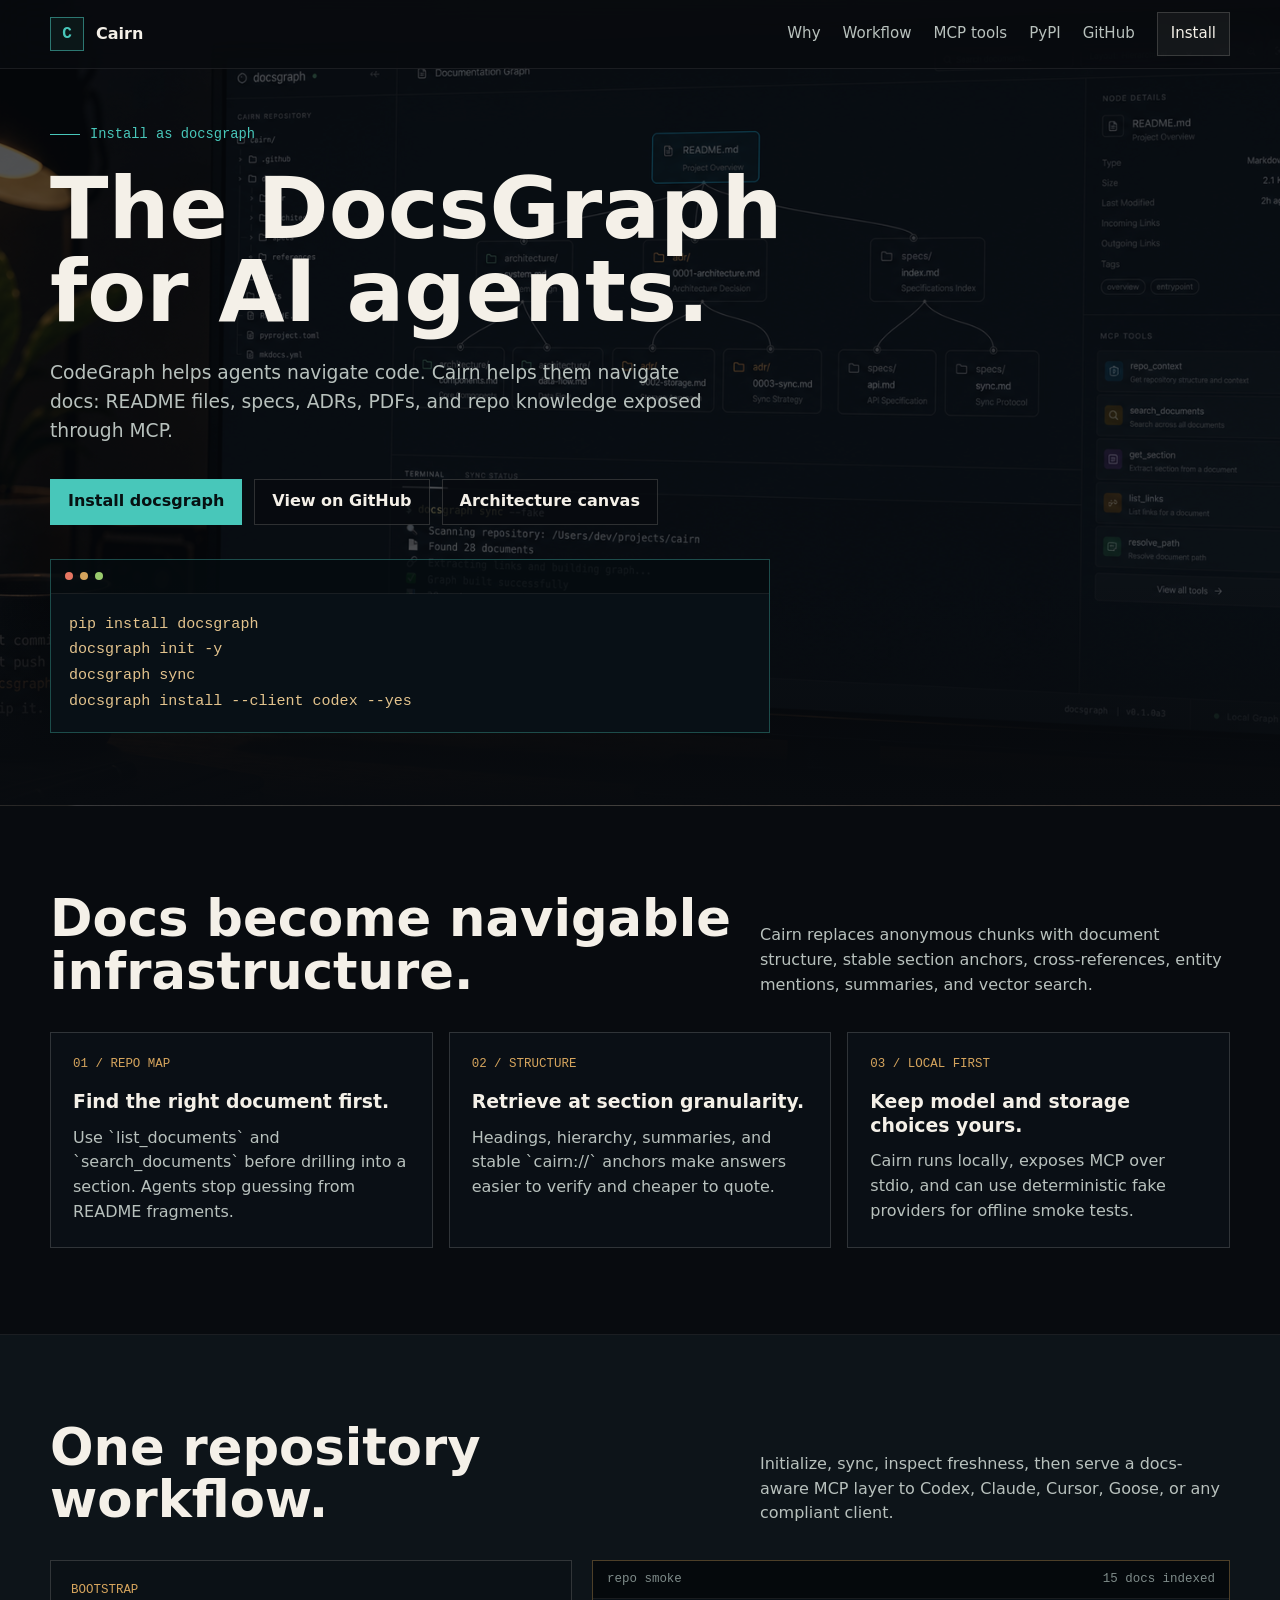
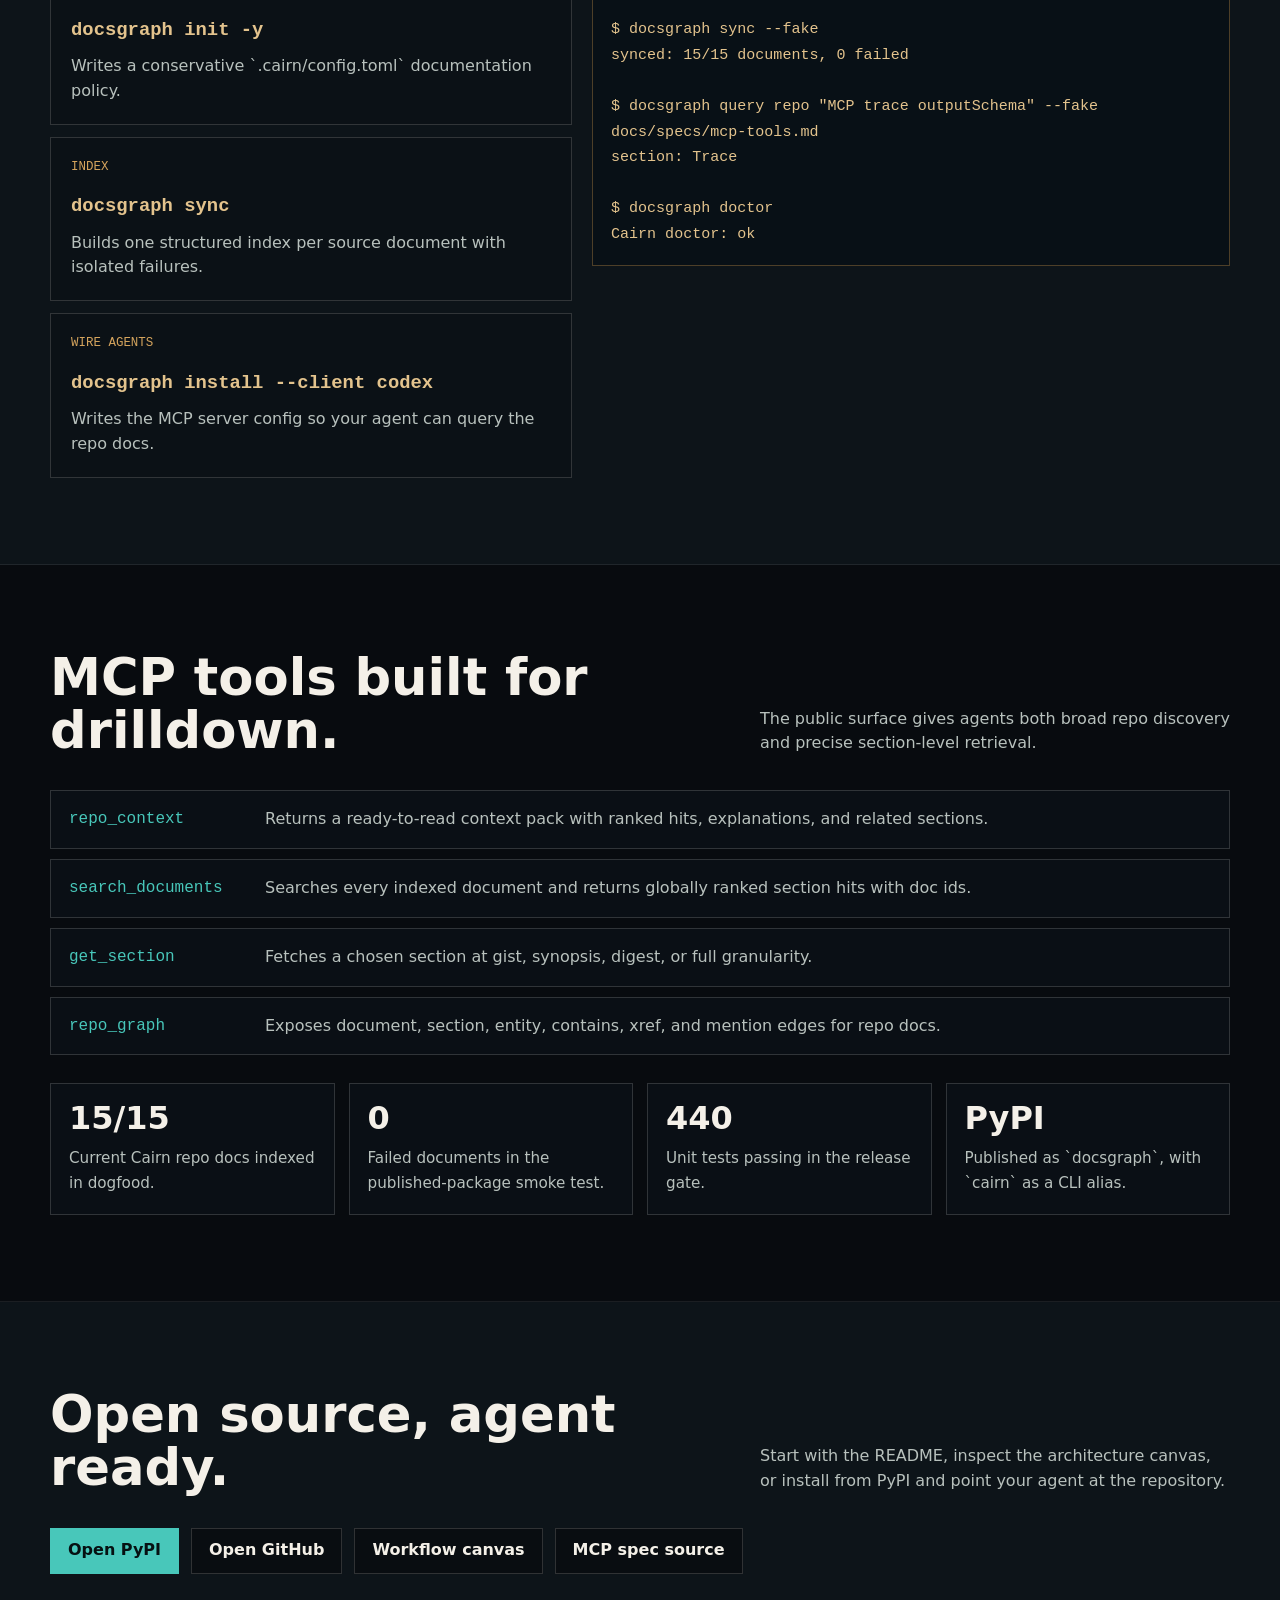
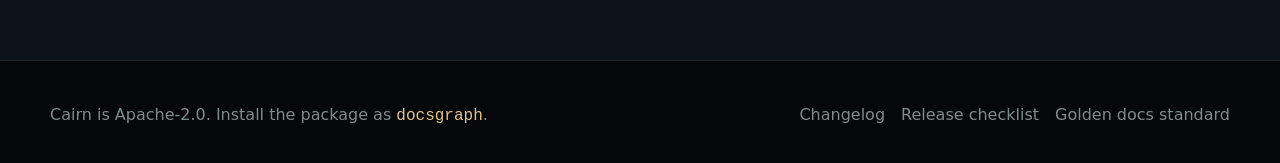
==== docs/index.html @ ff6dc674 "Add product website and Pages deployment" ====
<!doctype html>
<html lang="en">
<head>
  <meta charset="utf-8">
  <meta name="viewport" content="width=device-width, initial-scale=1">
  <title>Cairn - DocsGraph for AI agents</title>
  <meta name="description" content="Cairn is a local-first DocsGraph and MCP server that helps AI agents navigate repository documentation. Install it as docsgraph.">
  <meta property="og:title" content="Cairn - DocsGraph for AI agents">
  <meta property="og:description" content="CodeGraph helps agents navigate code. Cairn helps them navigate docs.">
  <meta property="og:image" content="assets/docsgraph-hero.png">
  <meta property="og:type" content="website">
  <link rel="icon" href='data:image/svg+xml,<svg xmlns="http://www.w3.org/2000/svg" viewBox="0 0 64 64"><rect width="64" height="64" fill="%23080b0f"/><path d="M18 46V18h28v7H26v14h20v7H18z" fill="%2348c7ba"/></svg>'>
  <style>
    :root {
      color-scheme: dark;
      --ink: #f4f0e8;
      --muted: #b8c1bd;
      --quiet: #7f8c8a;
      --line: rgba(244, 240, 232, 0.16);
      --panel: rgba(12, 17, 22, 0.82);
      --panel-strong: #101821;
      --bg: #080b0f;
      --band: #0d1419;
      --teal: #48c7ba;
      --amber: #d5a45d;
      --green: #9acb6d;
      --red: #e77662;
      --code: #081016;
      font-family: Inter, ui-sans-serif, system-ui, -apple-system, BlinkMacSystemFont, "Segoe UI", sans-serif;
    }

    * {
      box-sizing: border-box;
    }

    html {
      scroll-behavior: smooth;
    }

    body {
      margin: 0;
      background: var(--bg);
      color: var(--ink);
      line-height: 1.55;
    }

    a {
      color: inherit;
      text-decoration: none;
    }

    a:hover {
      color: var(--teal);
    }

    .site-header {
      position: fixed;
      z-index: 10;
      top: 0;
      right: 0;
      left: 0;
      border-bottom: 1px solid rgba(255, 255, 255, 0.08);
      background: rgba(8, 11, 15, 0.78);
      backdrop-filter: blur(18px);
    }

    .nav {
      display: flex;
      align-items: center;
      justify-content: space-between;
      width: min(1180px, calc(100% - 40px));
      margin: 0 auto;
      min-height: 68px;
      gap: 22px;
    }

    .brand {
      display: flex;
      align-items: center;
      gap: 12px;
      font-weight: 760;
      font-size: 1rem;
    }

    .mark {
      display: grid;
      width: 34px;
      height: 34px;
      place-items: center;
      border: 1px solid rgba(72, 199, 186, 0.55);
      background: #0b1718;
      color: var(--teal);
      font-family: ui-monospace, SFMono-Regular, Menlo, monospace;
      font-weight: 800;
    }

    .nav-links {
      display: flex;
      align-items: center;
      gap: 22px;
      color: var(--muted);
      font-size: 0.94rem;
    }

    .nav-cta {
      color: var(--ink);
      padding: 9px 13px;
      border: 1px solid var(--line);
      background: rgba(255, 255, 255, 0.05);
    }

    .hero {
      position: relative;
      min-height: 84vh;
      display: grid;
      align-items: center;
      overflow: hidden;
      background-image: url("assets/docsgraph-hero.png");
      background-position: center;
      background-size: cover;
      border-bottom: 1px solid var(--line);
    }

    .hero::before {
      content: "";
      position: absolute;
      inset: 0;
      background: rgba(7, 10, 14, 0.67);
    }

    .hero::after {
      content: "";
      position: absolute;
      inset: auto 0 0;
      height: 28%;
      background: linear-gradient(180deg, rgba(8, 11, 15, 0), var(--bg));
      pointer-events: none;
    }

    .hero-content {
      position: relative;
      z-index: 1;
      width: min(1180px, calc(100% - 40px));
      margin: 0 auto;
      padding: 118px 0 72px;
    }

    .eyebrow {
      display: inline-flex;
      align-items: center;
      gap: 10px;
      color: var(--teal);
      font-family: ui-monospace, SFMono-Regular, Menlo, monospace;
      font-size: 0.86rem;
      margin-bottom: 22px;
    }

    .eyebrow::before {
      content: "";
      width: 30px;
      height: 1px;
      background: var(--teal);
    }

    h1 {
      max-width: 820px;
      margin: 0;
      font-size: clamp(3.1rem, 6.7vw, 6.4rem);
      line-height: 0.96;
      letter-spacing: 0;
    }

    .hero-copy {
      max-width: 680px;
      margin: 26px 0 0;
      color: var(--muted);
      font-size: 1.17rem;
    }

    .hero-actions {
      display: flex;
      flex-wrap: wrap;
      gap: 12px;
      margin-top: 34px;
    }

    .button {
      display: inline-flex;
      align-items: center;
      justify-content: center;
      min-height: 46px;
      padding: 0 17px;
      border: 1px solid var(--line);
      background: rgba(8, 11, 15, 0.7);
      color: var(--ink);
      font-weight: 700;
    }

    .button.primary {
      color: #061112;
      background: var(--teal);
      border-color: var(--teal);
    }

    .button:hover {
      color: var(--ink);
      border-color: rgba(72, 199, 186, 0.75);
    }

    .button.primary:hover {
      color: #061112;
      background: #62d7ca;
    }

    .quick-install {
      width: min(720px, 100%);
      margin-top: 34px;
      border: 1px solid rgba(72, 199, 186, 0.35);
      background: rgba(5, 12, 16, 0.8);
    }

    .quick-install .bar {
      display: flex;
      align-items: center;
      gap: 7px;
      height: 34px;
      padding: 0 14px;
      border-bottom: 1px solid rgba(255, 255, 255, 0.08);
    }

    .dot {
      width: 8px;
      height: 8px;
      border-radius: 999px;
      background: var(--quiet);
    }

    .dot:nth-child(1) { background: var(--red); }
    .dot:nth-child(2) { background: var(--amber); }
    .dot:nth-child(3) { background: var(--green); }

    pre {
      margin: 0;
      padding: 18px;
      overflow-x: auto;
      color: #dce7e4;
      font-family: ui-monospace, SFMono-Regular, Menlo, Consolas, monospace;
      font-size: 0.94rem;
      line-height: 1.7;
      background: var(--code);
    }

    .section {
      padding: 86px 0;
      border-bottom: 1px solid rgba(255, 255, 255, 0.08);
      background: var(--bg);
    }

    .section.alt {
      background: var(--band);
    }

    .container {
      width: min(1180px, calc(100% - 40px));
      margin: 0 auto;
    }

    .section-head {
      display: flex;
      align-items: end;
      justify-content: space-between;
      gap: 26px;
      margin-bottom: 34px;
    }

    h2 {
      margin: 0;
      font-size: clamp(2rem, 4vw, 3.6rem);
      line-height: 1.03;
      letter-spacing: 0;
    }

    .section-head p {
      max-width: 470px;
      margin: 0;
      color: var(--muted);
    }

    .grid {
      display: grid;
      grid-template-columns: repeat(3, minmax(0, 1fr));
      gap: 16px;
    }

    .feature,
    .metric,
    .tool-row,
    .step {
      border: 1px solid var(--line);
      background: var(--panel);
    }

    .feature {
      min-height: 210px;
      padding: 22px;
    }

    .feature .label,
    .step .label {
      color: var(--amber);
      font-family: ui-monospace, SFMono-Regular, Menlo, monospace;
      font-size: 0.78rem;
      margin-bottom: 16px;
    }

    h3 {
      margin: 0 0 12px;
      font-size: 1.18rem;
      line-height: 1.25;
      letter-spacing: 0;
    }

    h3 code {
      overflow-wrap: anywhere;
    }

    .feature p,
    .step p {
      margin: 0;
      color: var(--muted);
    }

    .workflow {
      display: grid;
      grid-template-columns: 0.9fr 1.1fr;
      gap: 20px;
      align-items: start;
    }

    .steps {
      display: grid;
      gap: 12px;
    }

    .step {
      padding: 20px;
    }

    .terminal {
      position: sticky;
      top: 92px;
      border: 1px solid rgba(213, 164, 93, 0.35);
      background: #05090c;
    }

    .terminal .bar {
      display: flex;
      align-items: center;
      justify-content: space-between;
      height: 38px;
      padding: 0 14px;
      color: var(--quiet);
      border-bottom: 1px solid rgba(255, 255, 255, 0.08);
      font-family: ui-monospace, SFMono-Regular, Menlo, monospace;
      font-size: 0.78rem;
    }

    .tools {
      display: grid;
      gap: 10px;
    }

    .tool-row {
      display: grid;
      grid-template-columns: 180px 1fr;
      gap: 16px;
      padding: 16px 18px;
      align-items: center;
    }

    .tool-name {
      color: var(--teal);
      font-family: ui-monospace, SFMono-Regular, Menlo, monospace;
      overflow-wrap: anywhere;
    }

    .tool-row p {
      margin: 0;
      color: var(--muted);
    }

    .metrics {
      display: grid;
      grid-template-columns: repeat(4, minmax(0, 1fr));
      gap: 14px;
      margin-top: 28px;
    }

    .metric {
      padding: 18px;
      min-height: 126px;
    }

    .metric strong {
      display: block;
      color: var(--ink);
      font-size: 2rem;
      line-height: 1;
      margin-bottom: 12px;
    }

    .metric span {
      color: var(--muted);
      font-size: 0.95rem;
    }

    .site-footer {
      padding: 42px 0;
      color: var(--quiet);
      background: #05070a;
    }

    .footer-inner {
      display: flex;
      justify-content: space-between;
      gap: 20px;
      align-items: center;
      width: min(1180px, calc(100% - 40px));
      margin: 0 auto;
    }

    .footer-links {
      display: flex;
      gap: 16px;
      flex-wrap: wrap;
    }

    code {
      color: #e3c38d;
      font-family: ui-monospace, SFMono-Regular, Menlo, Consolas, monospace;
    }

    @media (max-width: 900px) {
      .nav {
        min-height: 62px;
      }

      .nav-links {
        display: none;
      }

      .hero {
        min-height: 78vh;
        background-position: 60% center;
      }

      .hero-content {
        padding-top: 104px;
      }

      .section-head,
      .workflow,
      .footer-inner {
        display: block;
      }

      .section-head p {
        margin-top: 16px;
      }

      .grid,
      .metrics {
        grid-template-columns: 1fr;
      }

      .terminal {
        position: static;
        margin-top: 18px;
      }

      .tool-row {
        grid-template-columns: 1fr;
      }
    }
  </style>
</head>
<body>
  <header class="site-header">
    <nav class="nav" aria-label="Primary">
      <a class="brand" href="#top" aria-label="Cairn home">
        <span class="mark">C</span>
        <span>Cairn</span>
      </a>
      <div class="nav-links">
        <a href="#why">Why</a>
        <a href="#workflow">Workflow</a>
        <a href="#tools">MCP tools</a>
        <a href="https://pypi.org/project/docsgraph/">PyPI</a>
        <a href="https://github.com/jokeuncle/cairn">GitHub</a>
        <a class="nav-cta" href="#install">Install</a>
      </div>
    </nav>
  </header>

  <main id="top">
    <section class="hero" aria-labelledby="hero-title">
      <div class="hero-content">
        <div class="eyebrow">Install as docsgraph</div>
        <h1 id="hero-title">The DocsGraph for AI agents.</h1>
        <p class="hero-copy">
          CodeGraph helps agents navigate code. Cairn helps them navigate docs:
          README files, specs, ADRs, PDFs, and repo knowledge exposed through MCP.
        </p>
        <div class="hero-actions">
          <a class="button primary" href="#install">Install docsgraph</a>
          <a class="button" href="https://github.com/jokeuncle/cairn">View on GitHub</a>
          <a class="button" href="retrieval-architecture-canvas.html">Architecture canvas</a>
        </div>
        <div class="quick-install" id="install" aria-label="Install commands">
          <div class="bar"><span class="dot"></span><span class="dot"></span><span class="dot"></span></div>
          <pre><code>pip install docsgraph
docsgraph init -y
docsgraph sync
docsgraph install --client codex --yes</code></pre>
        </div>
      </div>
    </section>

    <section class="section" id="why">
      <div class="container">
        <div class="section-head">
          <h2>Docs become navigable infrastructure.</h2>
          <p>
            Cairn replaces anonymous chunks with document structure, stable section
            anchors, cross-references, entity mentions, summaries, and vector search.
          </p>
        </div>
        <div class="grid">
          <article class="feature">
            <div class="label">01 / REPO MAP</div>
            <h3>Find the right document first.</h3>
            <p>
              Use `list_documents` and `search_documents` before drilling into a
              section. Agents stop guessing from README fragments.
            </p>
          </article>
          <article class="feature">
            <div class="label">02 / STRUCTURE</div>
            <h3>Retrieve at section granularity.</h3>
            <p>
              Headings, hierarchy, summaries, and stable `cairn://` anchors make
              answers easier to verify and cheaper to quote.
            </p>
          </article>
          <article class="feature">
            <div class="label">03 / LOCAL FIRST</div>
            <h3>Keep model and storage choices yours.</h3>
            <p>
              Cairn runs locally, exposes MCP over stdio, and can use deterministic
              fake providers for offline smoke tests.
            </p>
          </article>
        </div>
      </div>
    </section>

    <section class="section alt" id="workflow">
      <div class="container">
        <div class="section-head">
          <h2>One repository workflow.</h2>
          <p>
            Initialize, sync, inspect freshness, then serve a docs-aware MCP layer
            to Codex, Claude, Cursor, Goose, or any compliant client.
          </p>
        </div>
        <div class="workflow">
          <div class="steps">
            <article class="step">
              <div class="label">BOOTSTRAP</div>
              <h3><code>docsgraph init -y</code></h3>
              <p>Writes a conservative `.cairn/config.toml` documentation policy.</p>
            </article>
            <article class="step">
              <div class="label">INDEX</div>
              <h3><code>docsgraph sync</code></h3>
              <p>Builds one structured index per source document with isolated failures.</p>
            </article>
            <article class="step">
              <div class="label">WIRE AGENTS</div>
              <h3><code>docsgraph install --client codex</code></h3>
              <p>Writes the MCP server config so your agent can query the repo docs.</p>
            </article>
          </div>
          <div class="terminal" aria-label="Repository workflow terminal">
            <div class="bar"><span>repo smoke</span><span>15 docs indexed</span></div>
            <pre><code>$ docsgraph sync --fake
synced: 15/15 documents, 0 failed

$ docsgraph query repo "MCP trace outputSchema" --fake
docs/specs/mcp-tools.md
section: Trace

$ docsgraph doctor
Cairn doctor: ok</code></pre>
          </div>
        </div>
      </div>
    </section>

    <section class="section" id="tools">
      <div class="container">
        <div class="section-head">
          <h2>MCP tools built for drilldown.</h2>
          <p>
            The public surface gives agents both broad repo discovery and precise
            section-level retrieval.
          </p>
        </div>
        <div class="tools">
          <div class="tool-row">
            <div class="tool-name">repo_context</div>
            <p>Returns a ready-to-read context pack with ranked hits, explanations, and related sections.</p>
          </div>
          <div class="tool-row">
            <div class="tool-name">search_documents</div>
            <p>Searches every indexed document and returns globally ranked section hits with doc ids.</p>
          </div>
          <div class="tool-row">
            <div class="tool-name">get_section</div>
            <p>Fetches a chosen section at gist, synopsis, digest, or full granularity.</p>
          </div>
          <div class="tool-row">
            <div class="tool-name">repo_graph</div>
            <p>Exposes document, section, entity, contains, xref, and mention edges for repo docs.</p>
          </div>
        </div>
        <div class="metrics">
          <div class="metric"><strong>15/15</strong><span>Current Cairn repo docs indexed in dogfood.</span></div>
          <div class="metric"><strong>0</strong><span>Failed documents in the published-package smoke test.</span></div>
          <div class="metric"><strong>440</strong><span>Unit tests passing in the release gate.</span></div>
          <div class="metric"><strong>PyPI</strong><span>Published as `docsgraph`, with `cairn` as a CLI alias.</span></div>
        </div>
      </div>
    </section>

    <section class="section alt">
      <div class="container">
        <div class="section-head">
          <h2>Open source, agent ready.</h2>
          <p>
            Start with the README, inspect the architecture canvas, or install
            from PyPI and point your agent at the repository.
          </p>
        </div>
        <div class="hero-actions">
          <a class="button primary" href="https://pypi.org/project/docsgraph/">Open PyPI</a>
          <a class="button" href="https://github.com/jokeuncle/cairn">Open GitHub</a>
          <a class="button" href="repo-docs-workflow-canvas.html">Workflow canvas</a>
          <a class="button" href="https://github.com/jokeuncle/cairn/blob/main/docs/specs/mcp-tools.md">MCP spec source</a>
        </div>
      </div>
    </section>
  </main>

  <footer class="site-footer">
    <div class="footer-inner">
      <div>Cairn is Apache-2.0. Install the package as <code>docsgraph</code>.</div>
      <div class="footer-links">
        <a href="https://github.com/jokeuncle/cairn/blob/main/CHANGELOG.md">Changelog</a>
        <a href="https://github.com/jokeuncle/cairn/blob/main/docs/release-checklist.md">Release checklist</a>
        <a href="https://github.com/jokeuncle/cairn/blob/main/docs/golden-docs-standard.md">Golden docs standard</a>
      </div>
    </div>
  </footer>
</body>
</html>
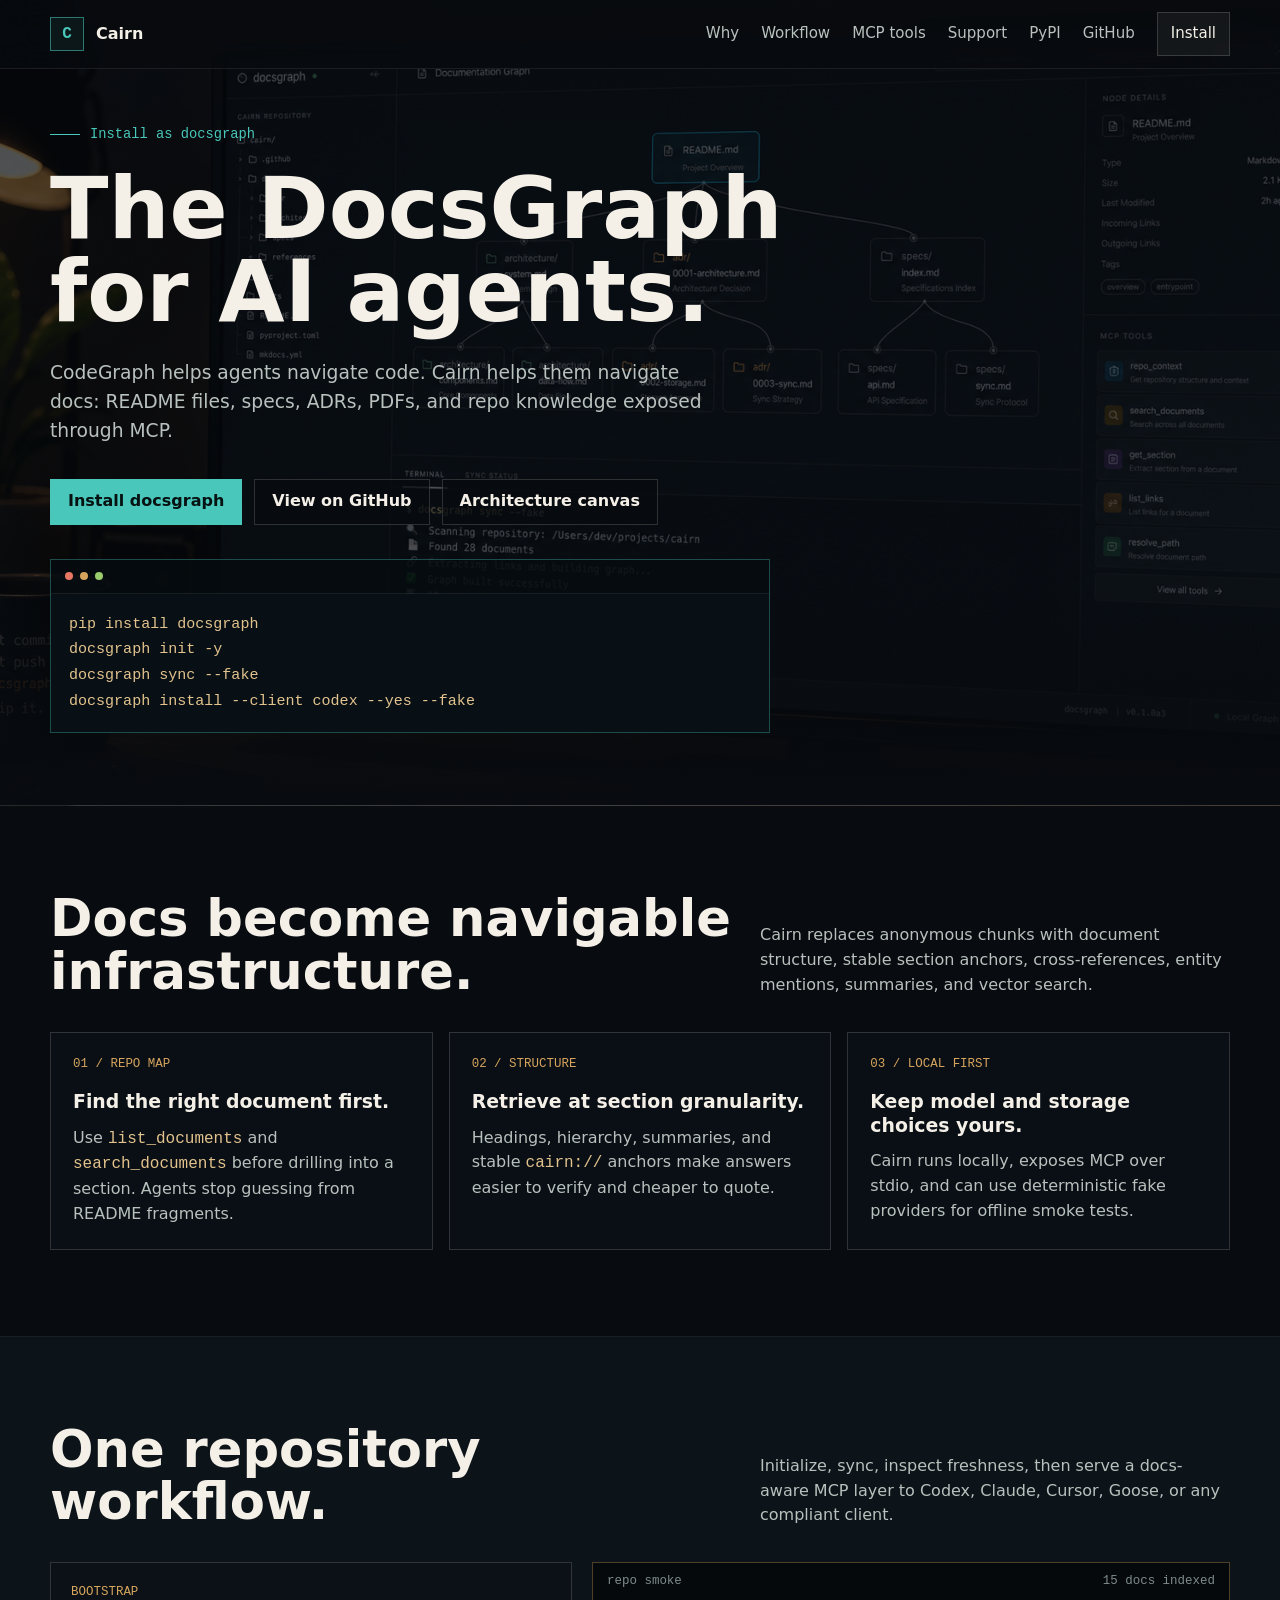
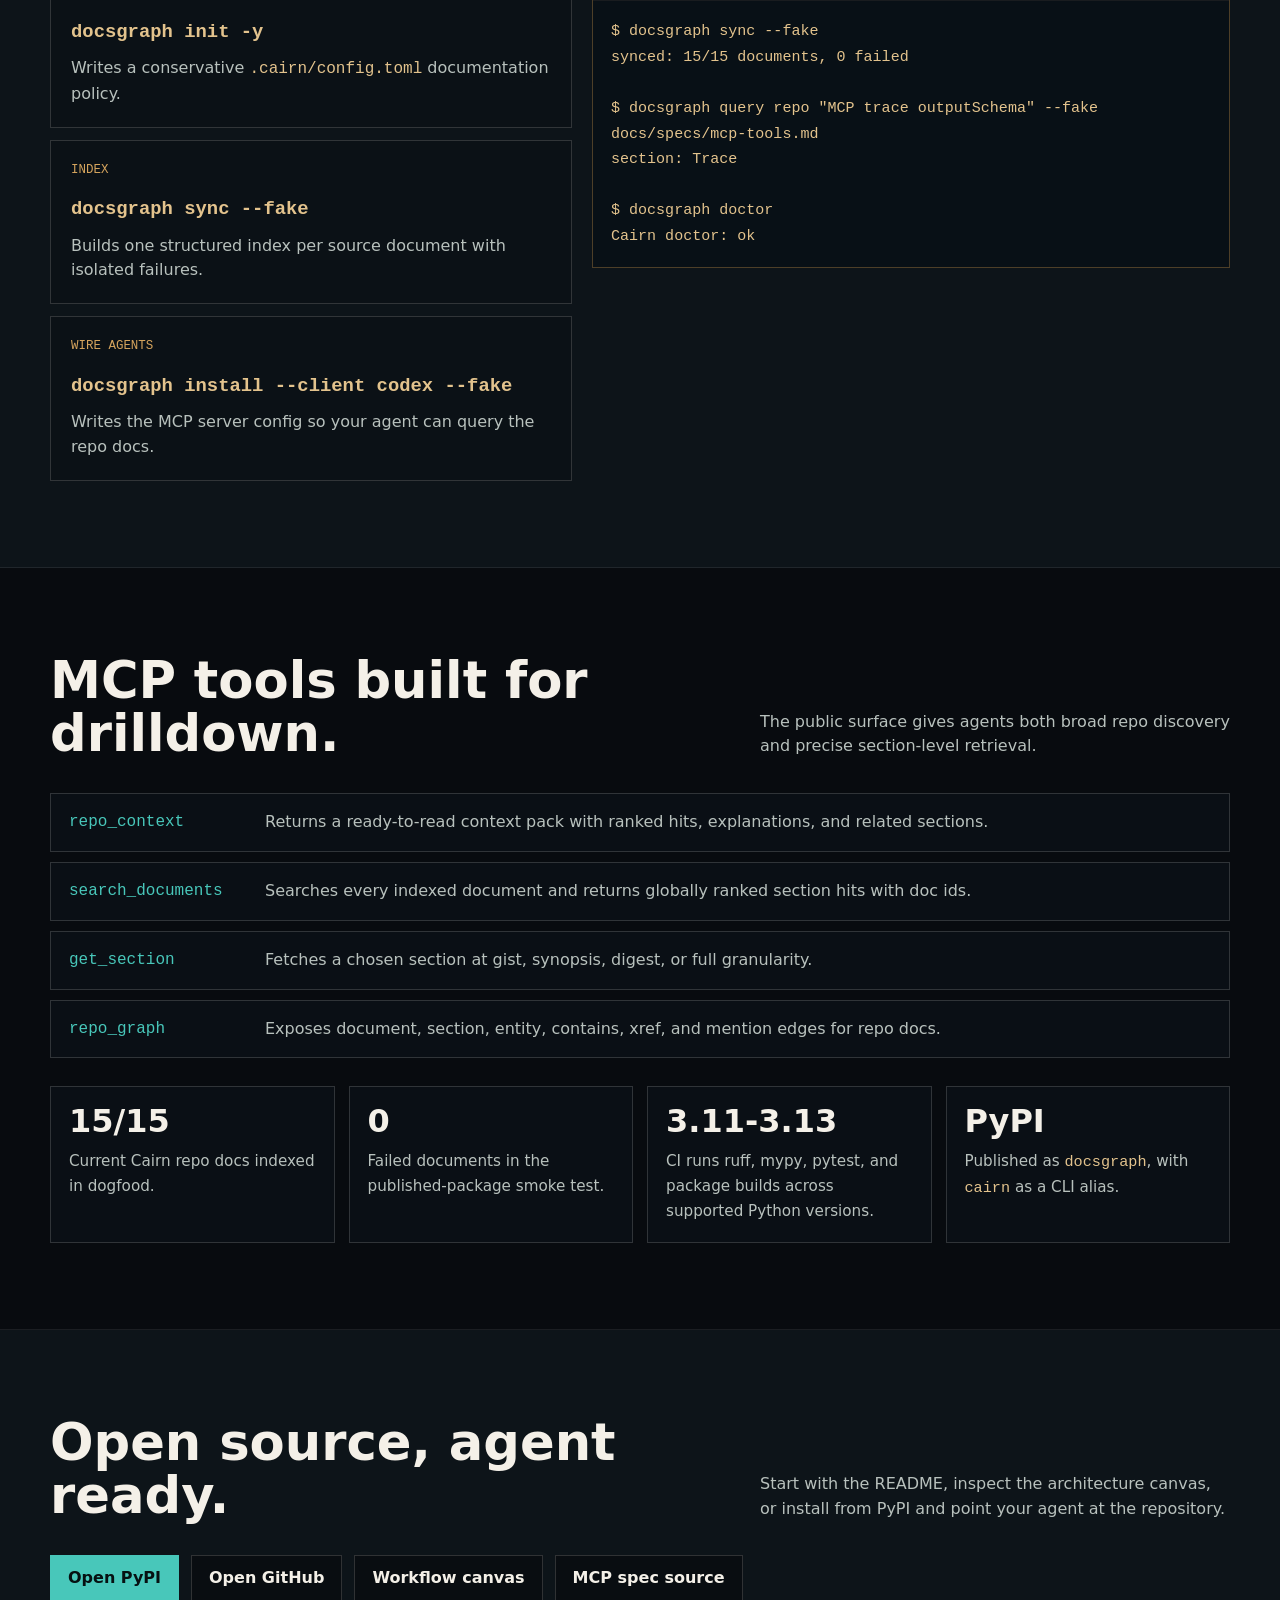
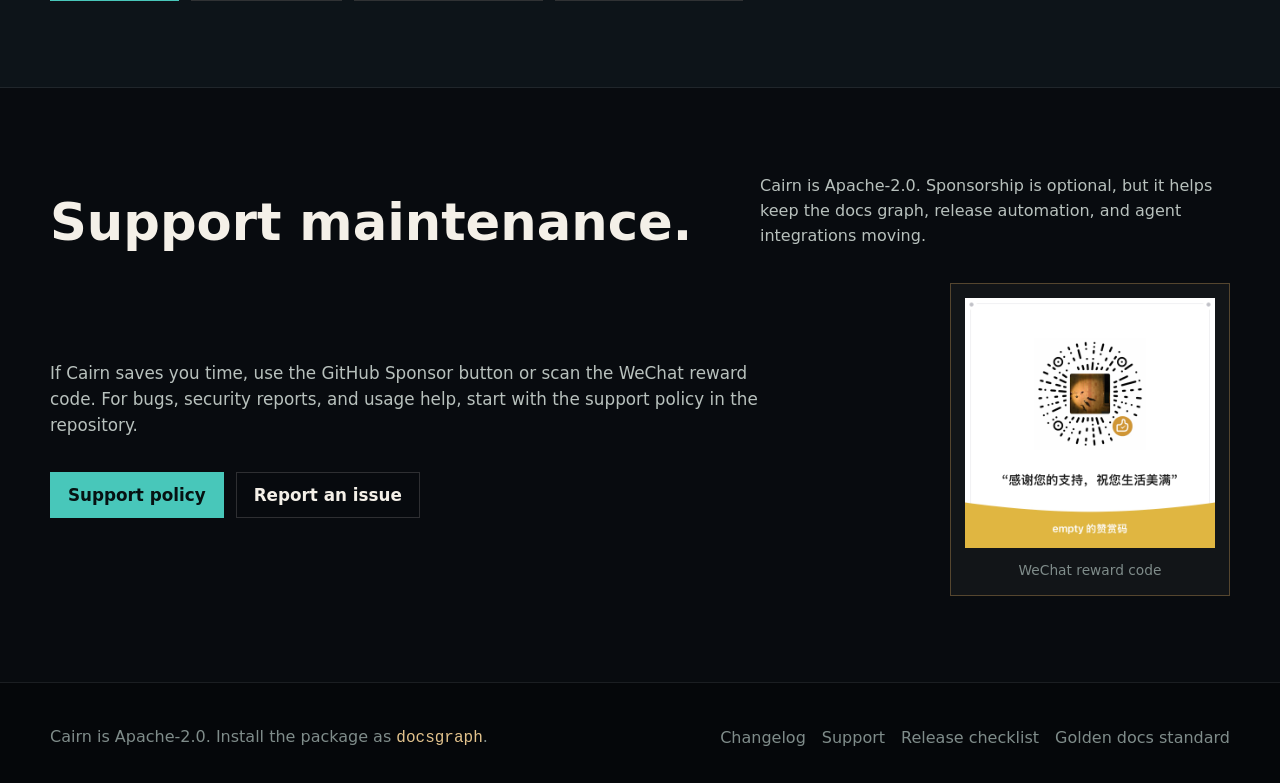
==== commit 9160b4e1: "Polish open source project readiness" ====
--- a/docs/index.html
+++ b/docs/index.html
@@ -5,10 +5,17 @@
   <meta name="viewport" content="width=device-width, initial-scale=1">
   <title>Cairn - DocsGraph for AI agents</title>
   <meta name="description" content="Cairn is a local-first DocsGraph and MCP server that helps AI agents navigate repository documentation. Install it as docsgraph.">
+  <meta name="theme-color" content="#080b0f">
+  <link rel="canonical" href="https://jokeuncle.github.io/cairn/">
   <meta property="og:title" content="Cairn - DocsGraph for AI agents">
   <meta property="og:description" content="CodeGraph helps agents navigate code. Cairn helps them navigate docs.">
-  <meta property="og:image" content="assets/docsgraph-hero.png">
+  <meta property="og:url" content="https://jokeuncle.github.io/cairn/">
+  <meta property="og:image" content="https://jokeuncle.github.io/cairn/assets/docsgraph-hero.png">
   <meta property="og:type" content="website">
+  <meta name="twitter:card" content="summary_large_image">
+  <meta name="twitter:title" content="Cairn - DocsGraph for AI agents">
+  <meta name="twitter:description" content="A local-first DocsGraph and MCP server for repository documentation.">
+  <meta name="twitter:image" content="https://jokeuncle.github.io/cairn/assets/docsgraph-hero.png">
   <link rel="icon" href='data:image/svg+xml,<svg xmlns="http://www.w3.org/2000/svg" viewBox="0 0 64 64"><rect width="64" height="64" fill="%23080b0f"/><path d="M18 46V18h28v7H26v14h20v7H18z" fill="%2348c7ba"/></svg>'>
   <style>
     :root {
@@ -44,6 +51,24 @@
       line-height: 1.55;
     }
 
+    .skip-link {
+      position: fixed;
+      z-index: 100;
+      top: 12px;
+      left: 12px;
+      padding: 10px 14px;
+      transform: translateY(-150%);
+      background: var(--teal);
+      color: #061112;
+      font-weight: 800;
+    }
+
+    .skip-link:focus {
+      transform: translateY(0);
+      outline: 2px solid var(--ink);
+      outline-offset: 2px;
+    }
+
     a {
       color: inherit;
       text-decoration: none;
@@ -414,6 +439,44 @@
       font-size: 0.95rem;
     }
 
+    .support-layout {
+      display: grid;
+      grid-template-columns: minmax(0, 1fr) 280px;
+      gap: 28px;
+      align-items: center;
+    }
+
+    .support-copy {
+      max-width: 720px;
+      color: var(--muted);
+      font-size: 1.05rem;
+    }
+
+    .support-copy p {
+      margin: 0 0 18px;
+    }
+
+    .reward-panel {
+      margin: 0;
+      padding: 14px;
+      border: 1px solid rgba(213, 164, 93, 0.34);
+      background: rgba(255, 255, 255, 0.04);
+    }
+
+    .reward-panel img {
+      display: block;
+      width: 100%;
+      height: auto;
+      background: #fff;
+    }
+
+    .reward-panel figcaption {
+      margin-top: 12px;
+      color: var(--quiet);
+      font-size: 0.86rem;
+      text-align: center;
+    }
+
     .site-footer {
       padding: 42px 0;
       color: var(--quiet);
@@ -460,6 +523,7 @@
 
       .section-head,
       .workflow,
+      .support-layout,
       .footer-inner {
         display: block;
       }
@@ -481,10 +545,16 @@
       .tool-row {
         grid-template-columns: 1fr;
       }
+
+      .reward-panel {
+        width: min(260px, 100%);
+        margin-top: 22px;
+      }
     }
   </style>
 </head>
 <body>
+  <a class="skip-link" href="#install">Skip to install</a>
   <header class="site-header">
     <nav class="nav" aria-label="Primary">
       <a class="brand" href="#top" aria-label="Cairn home">
@@ -495,6 +565,7 @@
         <a href="#why">Why</a>
         <a href="#workflow">Workflow</a>
         <a href="#tools">MCP tools</a>
+        <a href="#support">Support</a>
         <a href="https://pypi.org/project/docsgraph/">PyPI</a>
         <a href="https://github.com/jokeuncle/cairn">GitHub</a>
         <a class="nav-cta" href="#install">Install</a>
@@ -520,8 +591,8 @@
           <div class="bar"><span class="dot"></span><span class="dot"></span><span class="dot"></span></div>
           <pre><code>pip install docsgraph
 docsgraph init -y
-docsgraph sync
-docsgraph install --client codex --yes</code></pre>
+docsgraph sync --fake
+docsgraph install --client codex --yes --fake</code></pre>
         </div>
       </div>
     </section>
@@ -540,16 +611,17 @@
             <div class="label">01 / REPO MAP</div>
             <h3>Find the right document first.</h3>
             <p>
-              Use `list_documents` and `search_documents` before drilling into a
-              section. Agents stop guessing from README fragments.
+              Use <code>list_documents</code> and <code>search_documents</code>
+              before drilling into a section. Agents stop guessing from README
+              fragments.
             </p>
           </article>
           <article class="feature">
             <div class="label">02 / STRUCTURE</div>
             <h3>Retrieve at section granularity.</h3>
             <p>
-              Headings, hierarchy, summaries, and stable `cairn://` anchors make
-              answers easier to verify and cheaper to quote.
+              Headings, hierarchy, summaries, and stable <code>cairn://</code>
+              anchors make answers easier to verify and cheaper to quote.
             </p>
           </article>
           <article class="feature">
@@ -578,16 +650,16 @@
             <article class="step">
               <div class="label">BOOTSTRAP</div>
               <h3><code>docsgraph init -y</code></h3>
-              <p>Writes a conservative `.cairn/config.toml` documentation policy.</p>
+              <p>Writes a conservative <code>.cairn/config.toml</code> documentation policy.</p>
             </article>
             <article class="step">
               <div class="label">INDEX</div>
-              <h3><code>docsgraph sync</code></h3>
+              <h3><code>docsgraph sync --fake</code></h3>
               <p>Builds one structured index per source document with isolated failures.</p>
             </article>
             <article class="step">
               <div class="label">WIRE AGENTS</div>
-              <h3><code>docsgraph install --client codex</code></h3>
+              <h3><code>docsgraph install --client codex --fake</code></h3>
               <p>Writes the MCP server config so your agent can query the repo docs.</p>
             </article>
           </div>
@@ -637,8 +709,8 @@
         <div class="metrics">
           <div class="metric"><strong>15/15</strong><span>Current Cairn repo docs indexed in dogfood.</span></div>
           <div class="metric"><strong>0</strong><span>Failed documents in the published-package smoke test.</span></div>
-          <div class="metric"><strong>440</strong><span>Unit tests passing in the release gate.</span></div>
-          <div class="metric"><strong>PyPI</strong><span>Published as `docsgraph`, with `cairn` as a CLI alias.</span></div>
+          <div class="metric"><strong>3.11-3.13</strong><span>CI runs ruff, mypy, pytest, and package builds across supported Python versions.</span></div>
+          <div class="metric"><strong>PyPI</strong><span>Published as <code>docsgraph</code>, with <code>cairn</code> as a CLI alias.</span></div>
         </div>
       </div>
     </section>
@@ -660,6 +732,35 @@
         </div>
       </div>
     </section>
+
+    <section class="section" id="support">
+      <div class="container">
+        <div class="section-head">
+          <h2>Support maintenance.</h2>
+          <p>
+            Cairn is Apache-2.0. Sponsorship is optional, but it helps keep the
+            docs graph, release automation, and agent integrations moving.
+          </p>
+        </div>
+        <div class="support-layout">
+          <div class="support-copy">
+            <p>
+              If Cairn saves you time, use the GitHub Sponsor button or scan the
+              WeChat reward code. For bugs, security reports, and usage help,
+              start with the support policy in the repository.
+            </p>
+            <div class="hero-actions">
+              <a class="button primary" href="https://github.com/jokeuncle/cairn/blob/main/SUPPORT.md">Support policy</a>
+              <a class="button" href="https://github.com/jokeuncle/cairn/issues">Report an issue</a>
+            </div>
+          </div>
+          <figure class="reward-panel">
+            <img src="assets/wechat-reward.jpg" alt="WeChat reward code for supporting Cairn maintenance">
+            <figcaption>WeChat reward code</figcaption>
+          </figure>
+        </div>
+      </div>
+    </section>
   </main>
 
   <footer class="site-footer">
@@ -667,6 +768,7 @@
       <div>Cairn is Apache-2.0. Install the package as <code>docsgraph</code>.</div>
       <div class="footer-links">
         <a href="https://github.com/jokeuncle/cairn/blob/main/CHANGELOG.md">Changelog</a>
+        <a href="#support">Support</a>
         <a href="https://github.com/jokeuncle/cairn/blob/main/docs/release-checklist.md">Release checklist</a>
         <a href="https://github.com/jokeuncle/cairn/blob/main/docs/golden-docs-standard.md">Golden docs standard</a>
       </div>
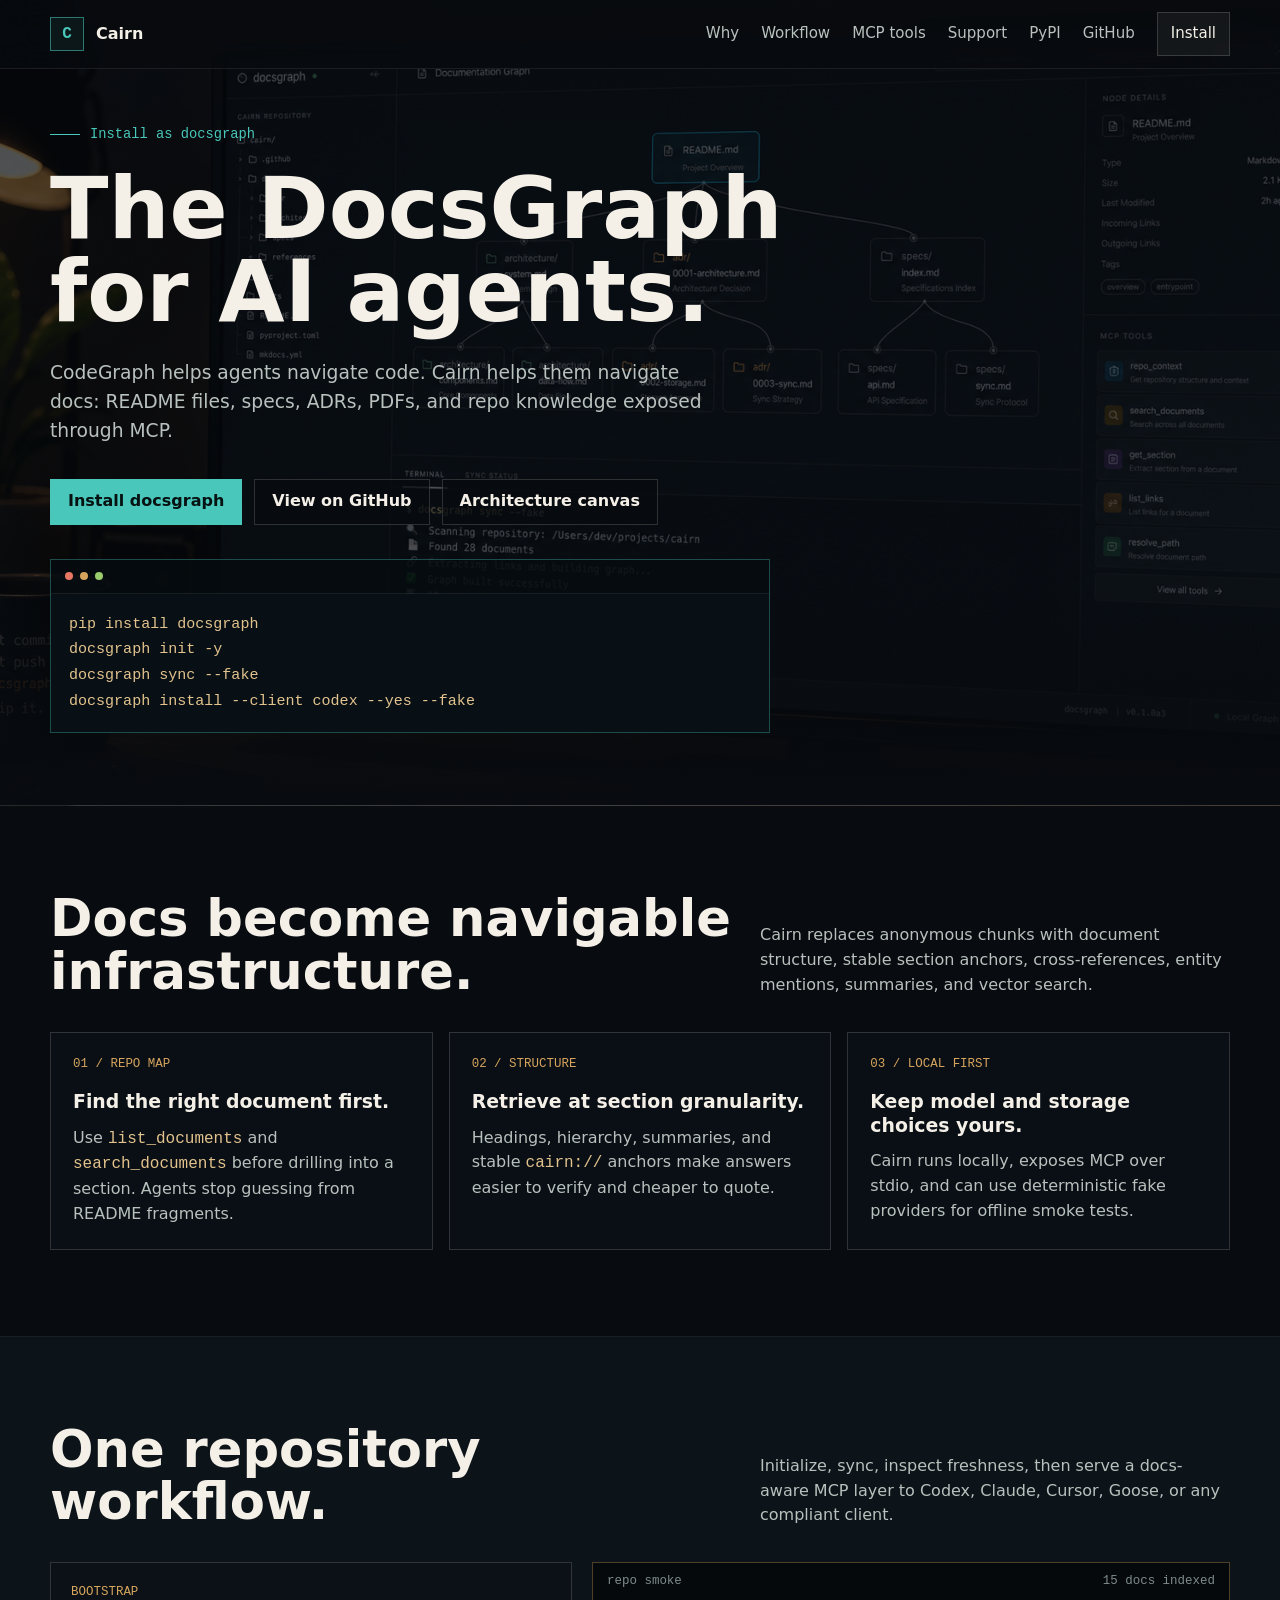
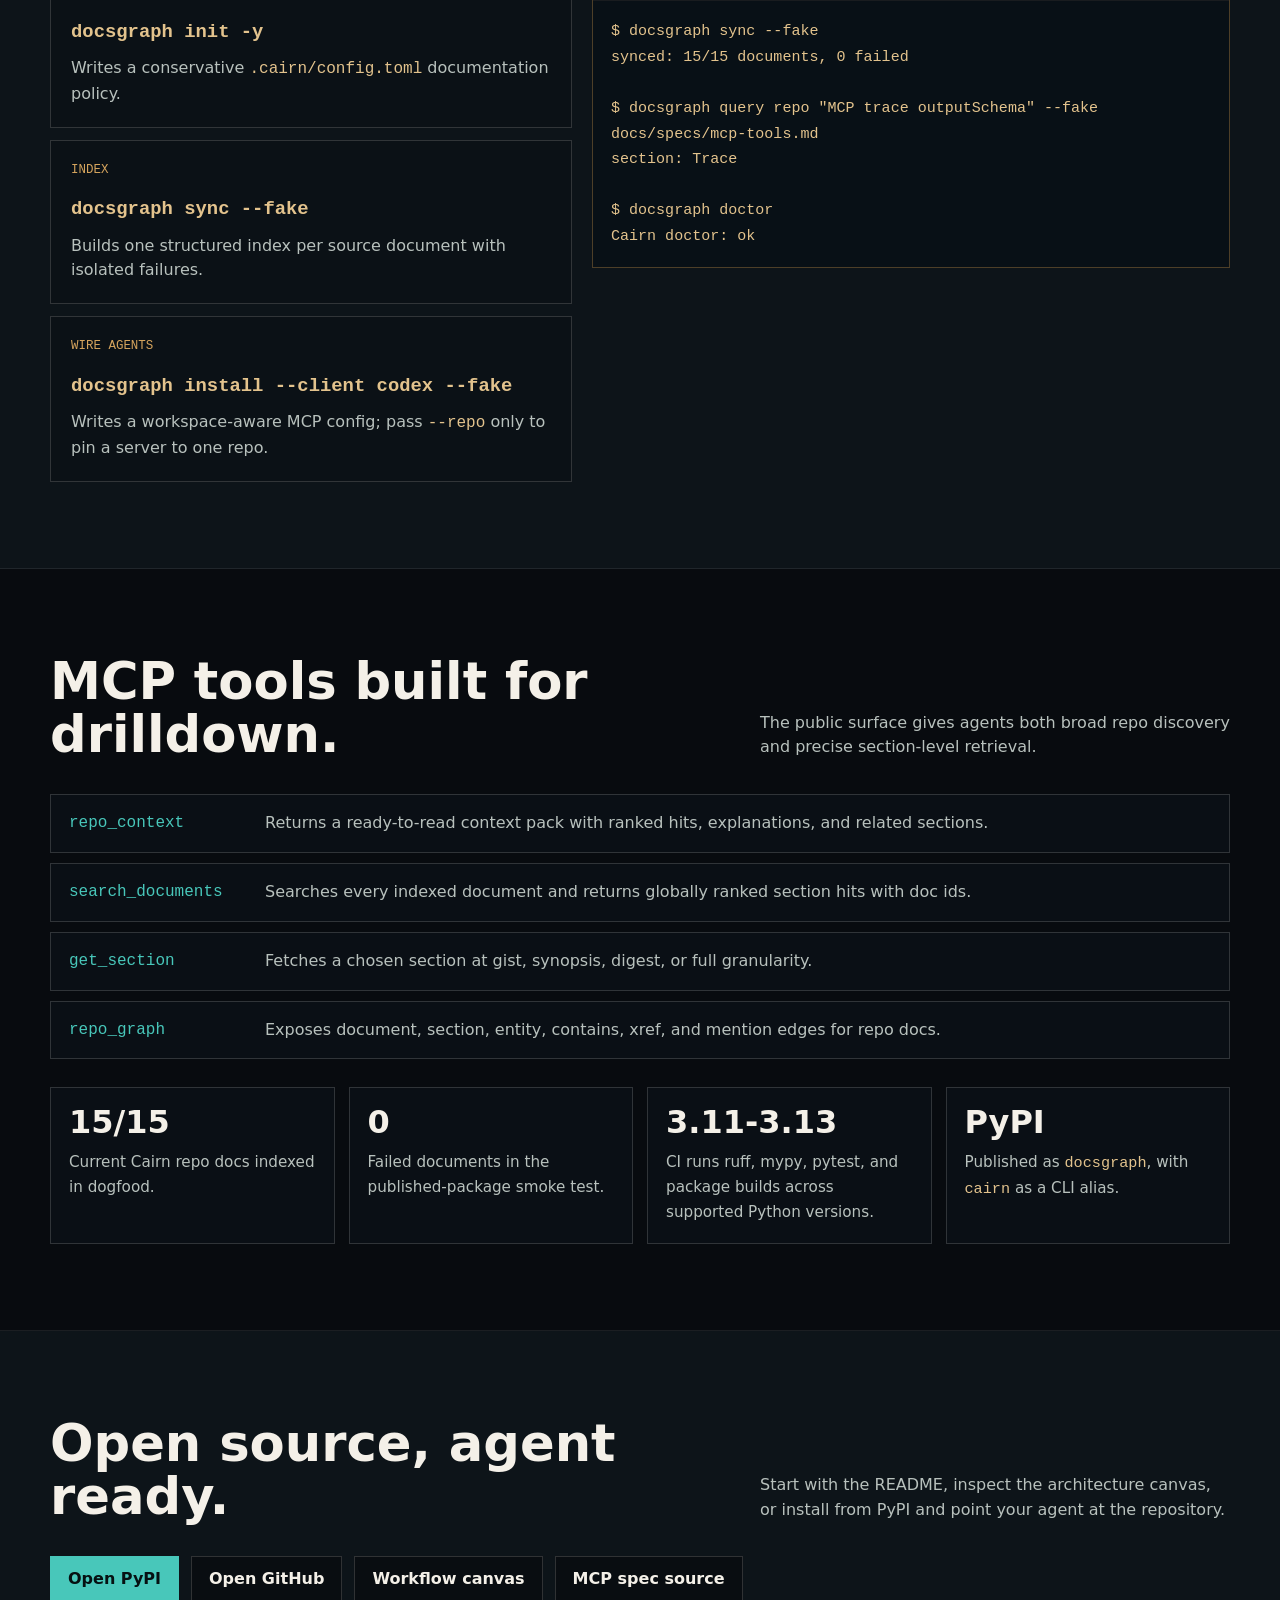
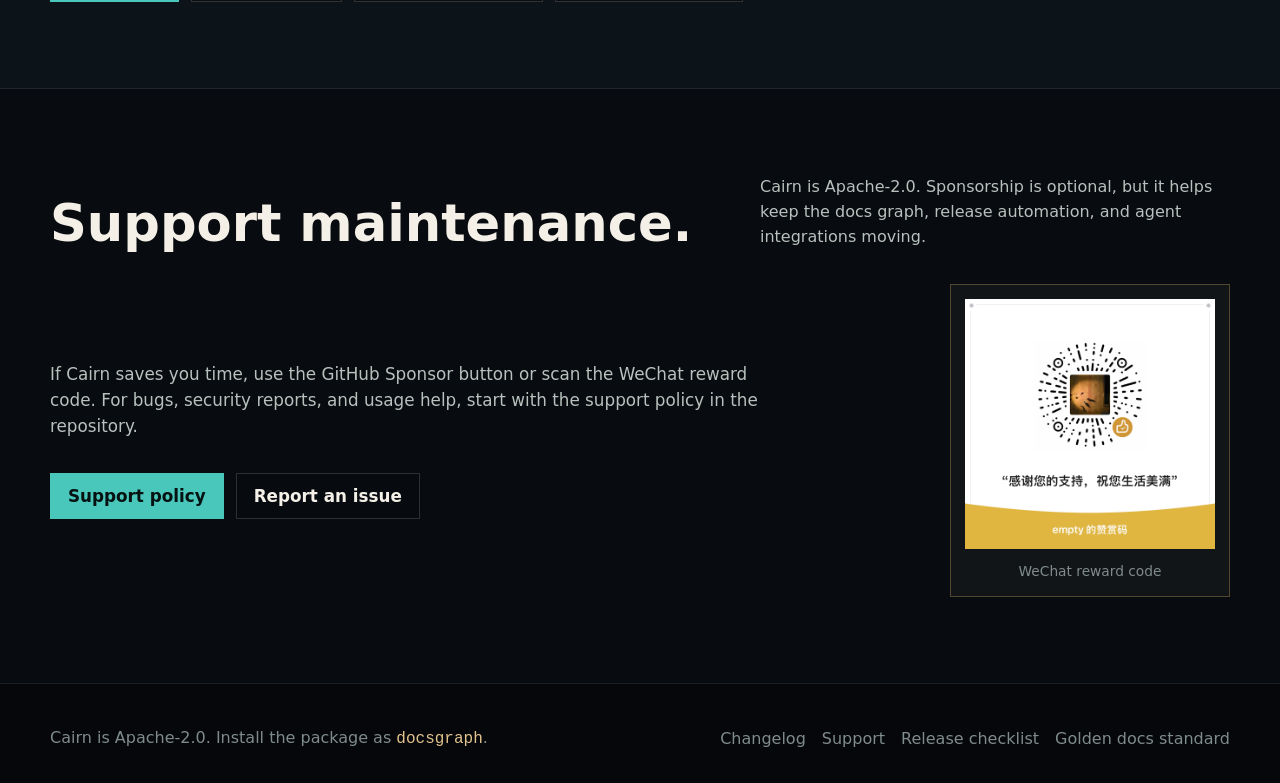
==== commit 9cad5b00: "Release 0.1.0a4 dynamic MCP workspace" ====
--- a/docs/index.html
+++ b/docs/index.html
@@ -660,7 +660,7 @@
             <article class="step">
               <div class="label">WIRE AGENTS</div>
               <h3><code>docsgraph install --client codex --fake</code></h3>
-              <p>Writes the MCP server config so your agent can query the repo docs.</p>
+              <p>Writes a workspace-aware MCP config; pass <code>--repo</code> only to pin a server to one repo.</p>
             </article>
           </div>
           <div class="terminal" aria-label="Repository workflow terminal">
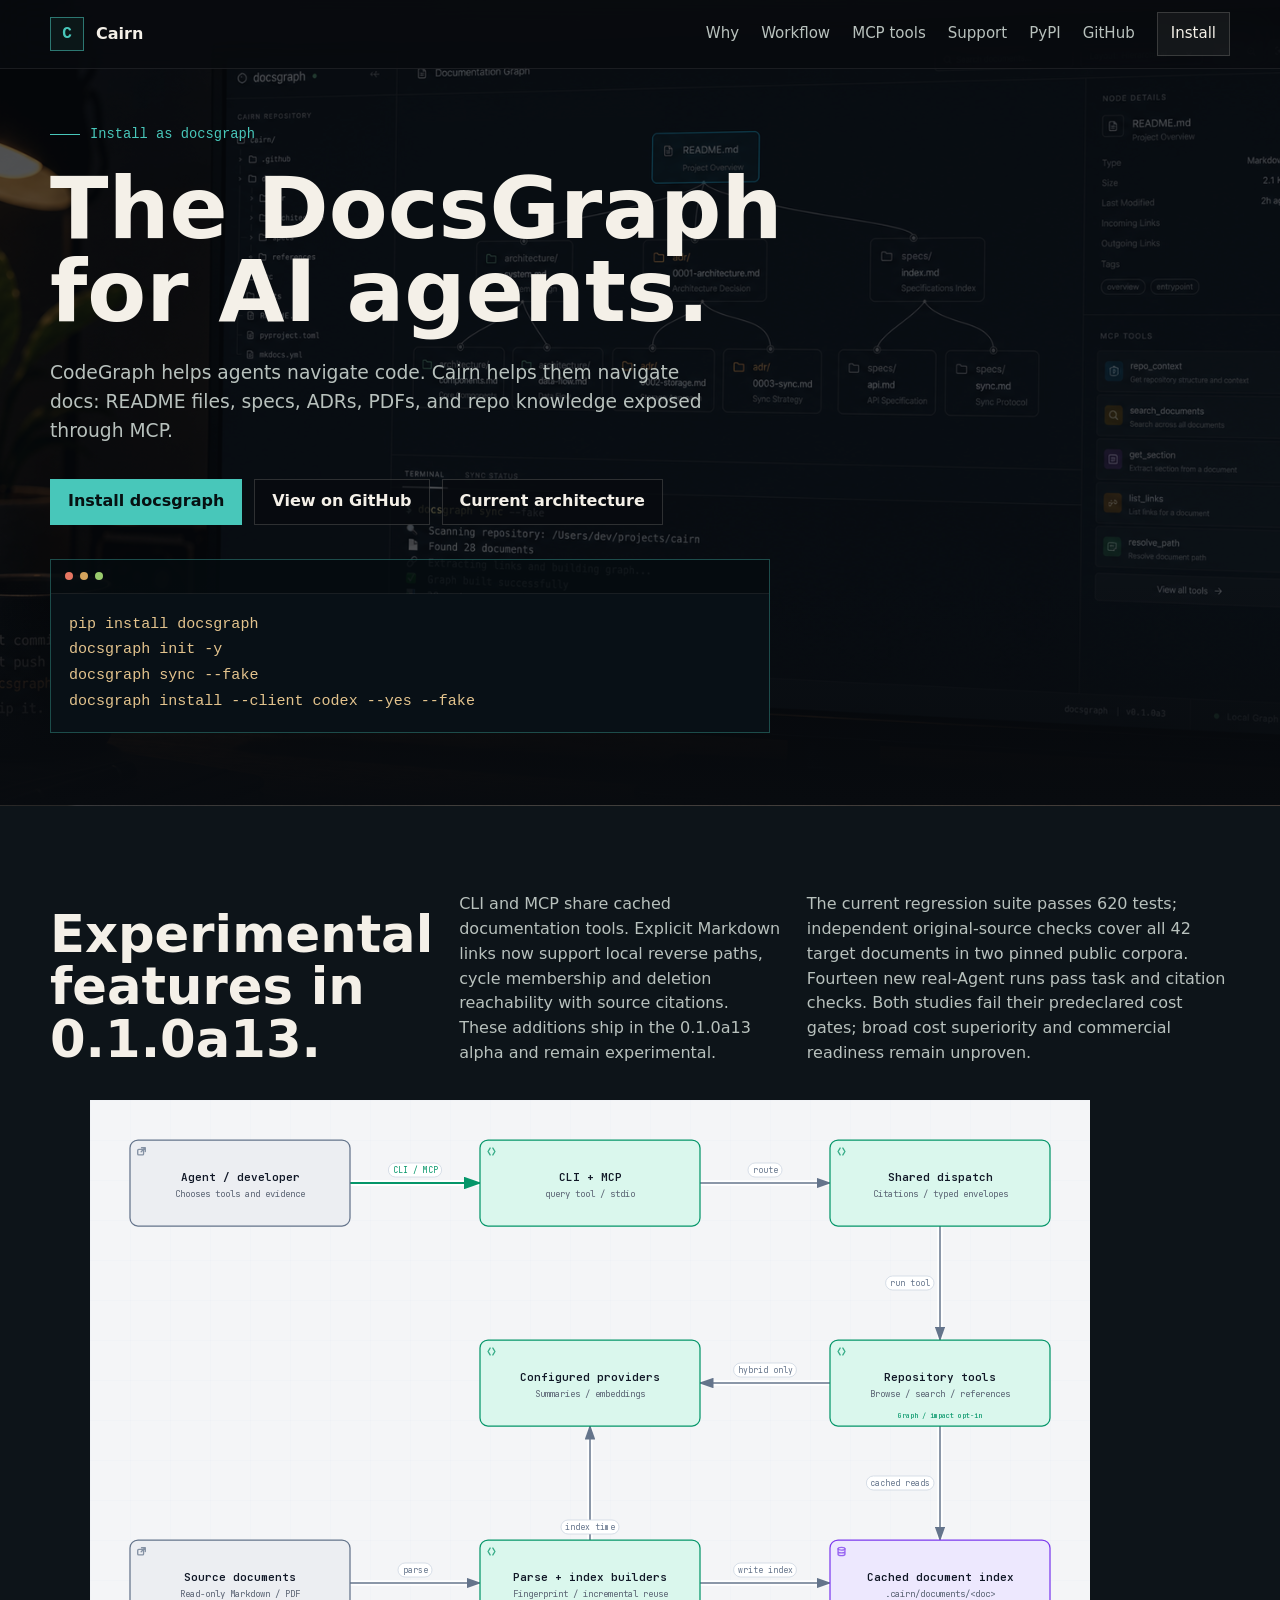
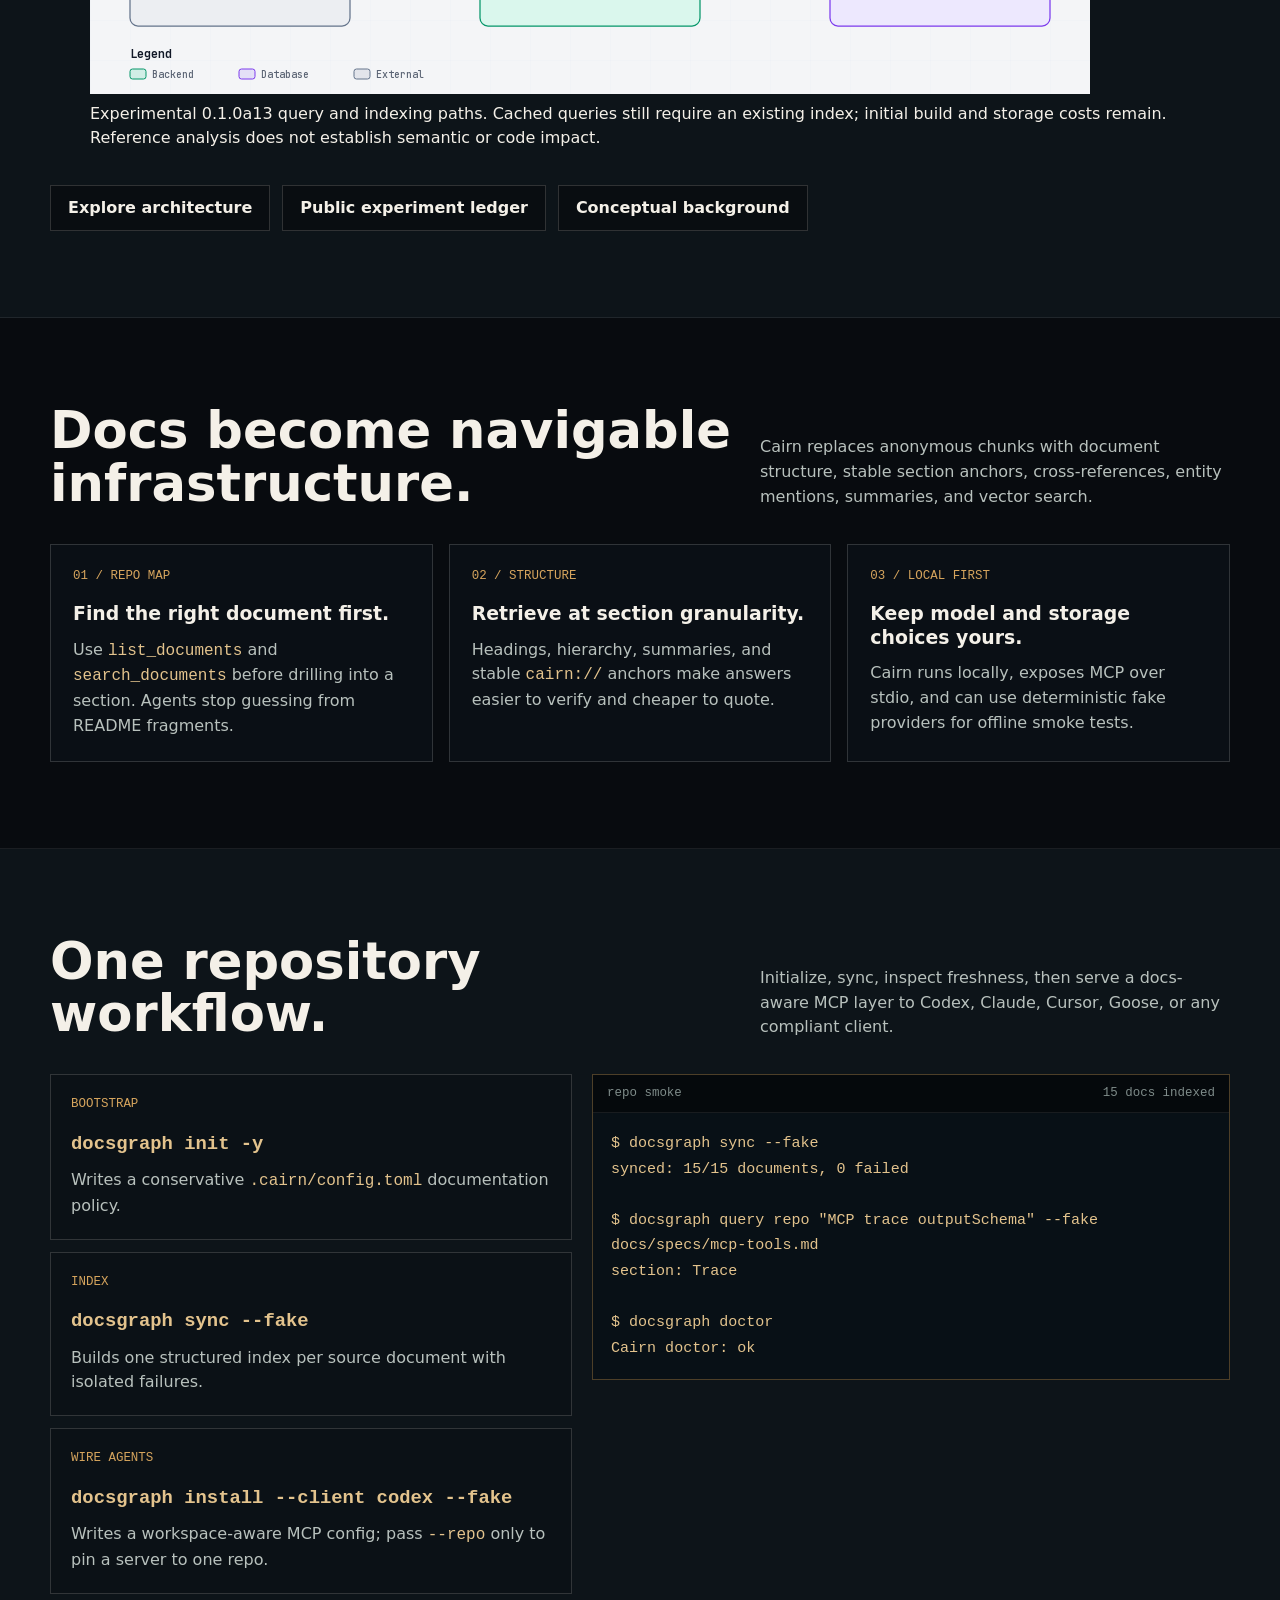
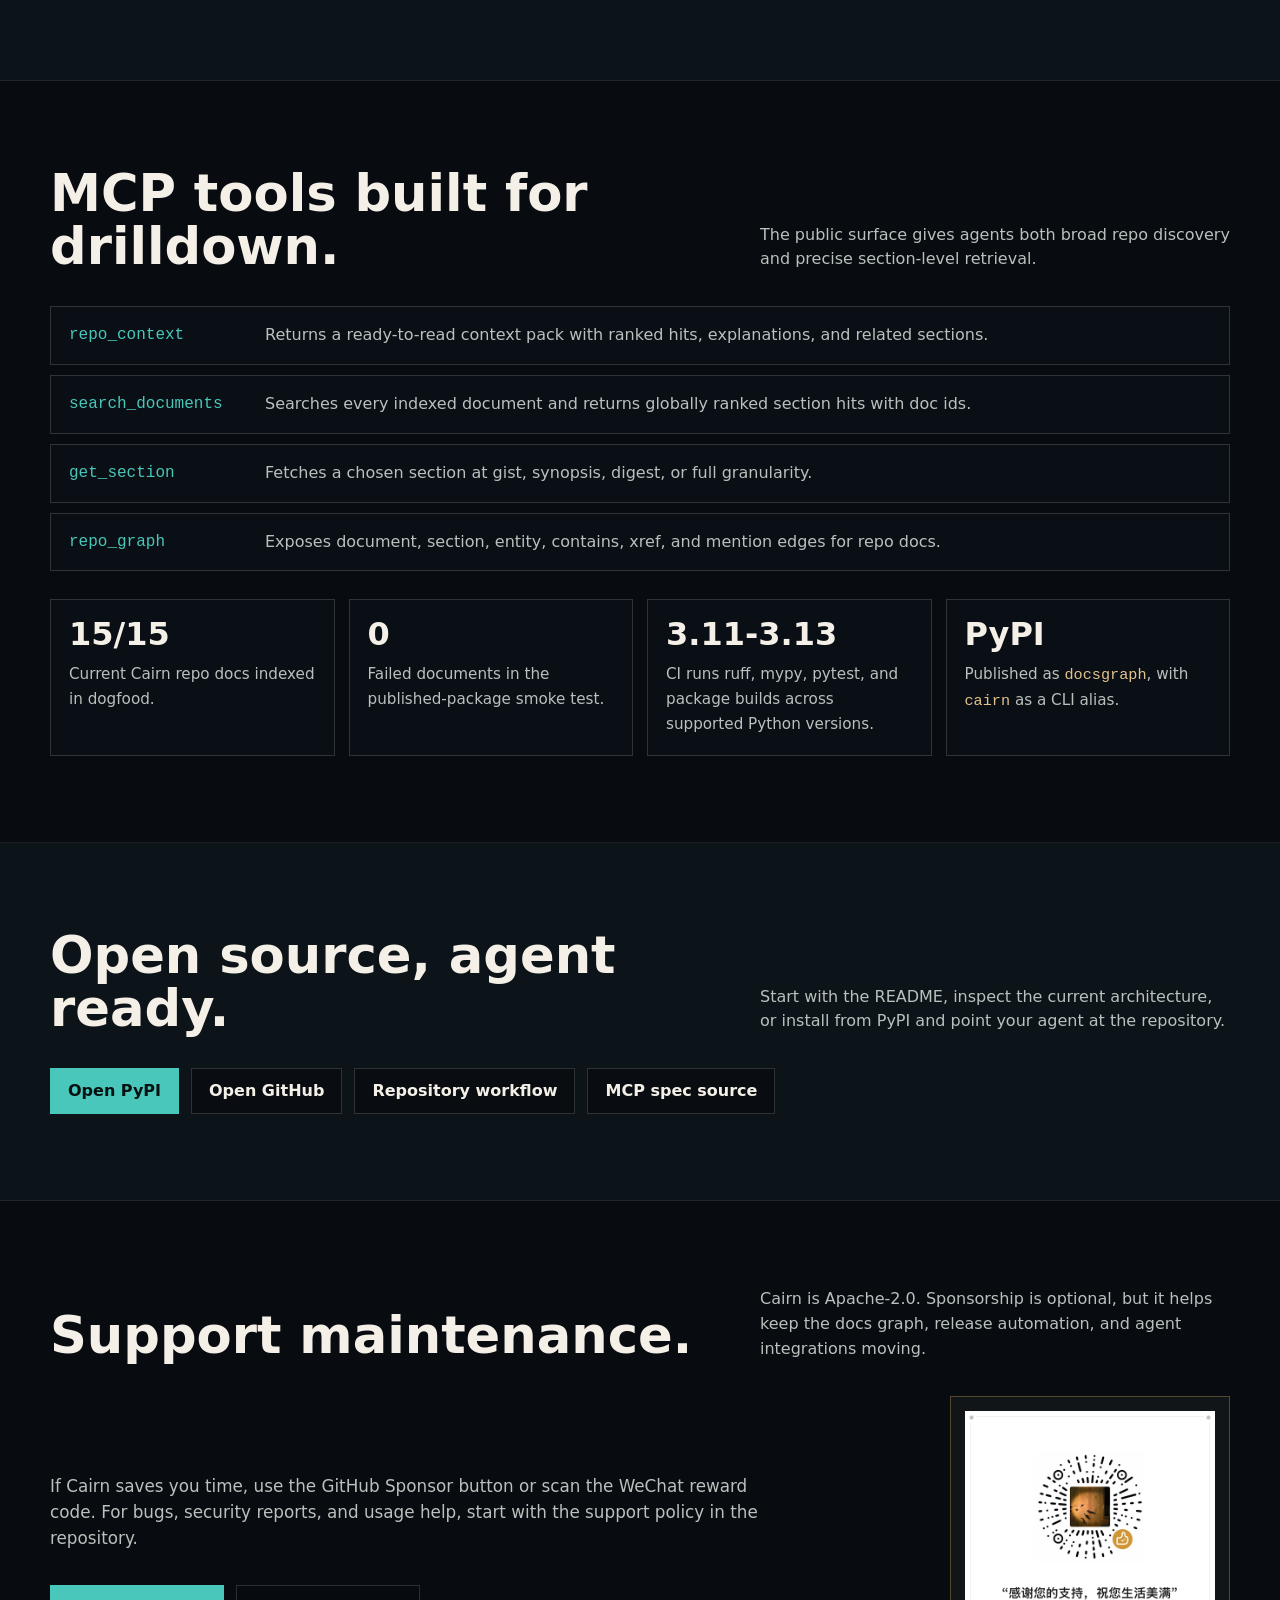
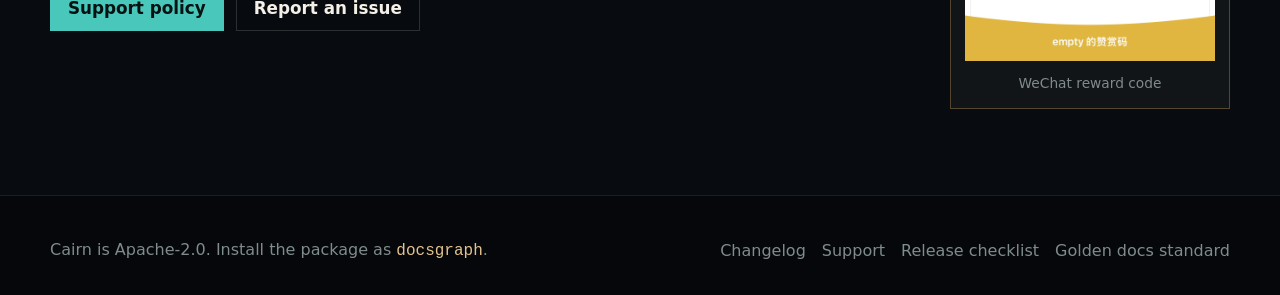
==== commit c406ac51: "feat: release experimental cached retrieval and reference analysis Ship docsgraph 0.1.0a13 with cach" ====
--- a/docs/index.html
+++ b/docs/index.html
@@ -585,7 +585,7 @@
         <div class="hero-actions">
           <a class="button primary" href="#install">Install docsgraph</a>
           <a class="button" href="https://github.com/jokeuncle/cairn">View on GitHub</a>
-          <a class="button" href="retrieval-architecture-canvas.html">Architecture canvas</a>
+          <a class="button" href="architecture-current.html">Current architecture</a>
         </div>
         <div class="quick-install" id="install" aria-label="Install commands">
           <div class="bar"><span class="dot"></span><span class="dot"></span><span class="dot"></span></div>
@@ -593,6 +593,41 @@
 docsgraph init -y
 docsgraph sync --fake
 docsgraph install --client codex --yes --fake</code></pre>
+        </div>
+      </div>
+    </section>
+
+    <section class="section alt" id="working-tree" aria-labelledby="working-tree-title">
+      <div class="container">
+        <div class="section-head">
+          <h2 id="working-tree-title">Experimental features in 0.1.0a13.</h2>
+          <p>CLI and MCP share cached documentation tools. Explicit Markdown links
+            now support local reverse paths, cycle membership and deletion
+            reachability with source citations. These additions ship in the 0.1.0a13 alpha
+            and remain experimental.</p>
+          <p>The current regression suite passes 620 tests; independent original-source
+            checks cover all 42 target documents in two pinned public corpora.
+            Fourteen new real-Agent runs pass task and citation checks. Both
+            studies fail their predeclared cost gates; broad cost superiority
+            and commercial readiness remain unproven.</p>
+        </div>
+        <figure>
+          <a href="architecture-current.html">
+            <picture>
+              <source media="(prefers-color-scheme: dark)" srcset="assets/cairn-architecture-dark.svg">
+              <img src="assets/cairn-architecture-light.svg" width="1000" height="594"
+                style="max-width:100%;height:auto" loading="lazy"
+                alt="Experimental Cairn architecture: CLI and MCP share dispatch; queries read cached indexes, hybrid search calls a configured model, and index builders parse source documents.">
+            </picture>
+          </a>
+          <figcaption>Experimental 0.1.0a13 query and indexing paths. Cached
+            queries still require an existing index; initial build and storage
+            costs remain. Reference analysis does not establish semantic or code impact.</figcaption>
+        </figure>
+        <div class="hero-actions">
+          <a class="button" href="architecture-current.html">Explore architecture</a>
+          <a class="button" href="https://github.com/jokeuncle/cairn/blob/main/docs/research/README.md">Public experiment ledger</a>
+          <a class="button" href="retrieval-architecture-canvas.html">Conceptual background</a>
         </div>
       </div>
     </section>
@@ -720,14 +755,14 @@
         <div class="section-head">
           <h2>Open source, agent ready.</h2>
           <p>
-            Start with the README, inspect the architecture canvas, or install
+            Start with the README, inspect the current architecture, or install
             from PyPI and point your agent at the repository.
           </p>
         </div>
         <div class="hero-actions">
           <a class="button primary" href="https://pypi.org/project/docsgraph/">Open PyPI</a>
           <a class="button" href="https://github.com/jokeuncle/cairn">Open GitHub</a>
-          <a class="button" href="repo-docs-workflow-canvas.html">Workflow canvas</a>
+          <a class="button" href="https://github.com/jokeuncle/cairn#repository-workflow">Repository workflow</a>
           <a class="button" href="https://github.com/jokeuncle/cairn/blob/main/docs/specs/mcp-tools.md">MCP spec source</a>
         </div>
       </div>
